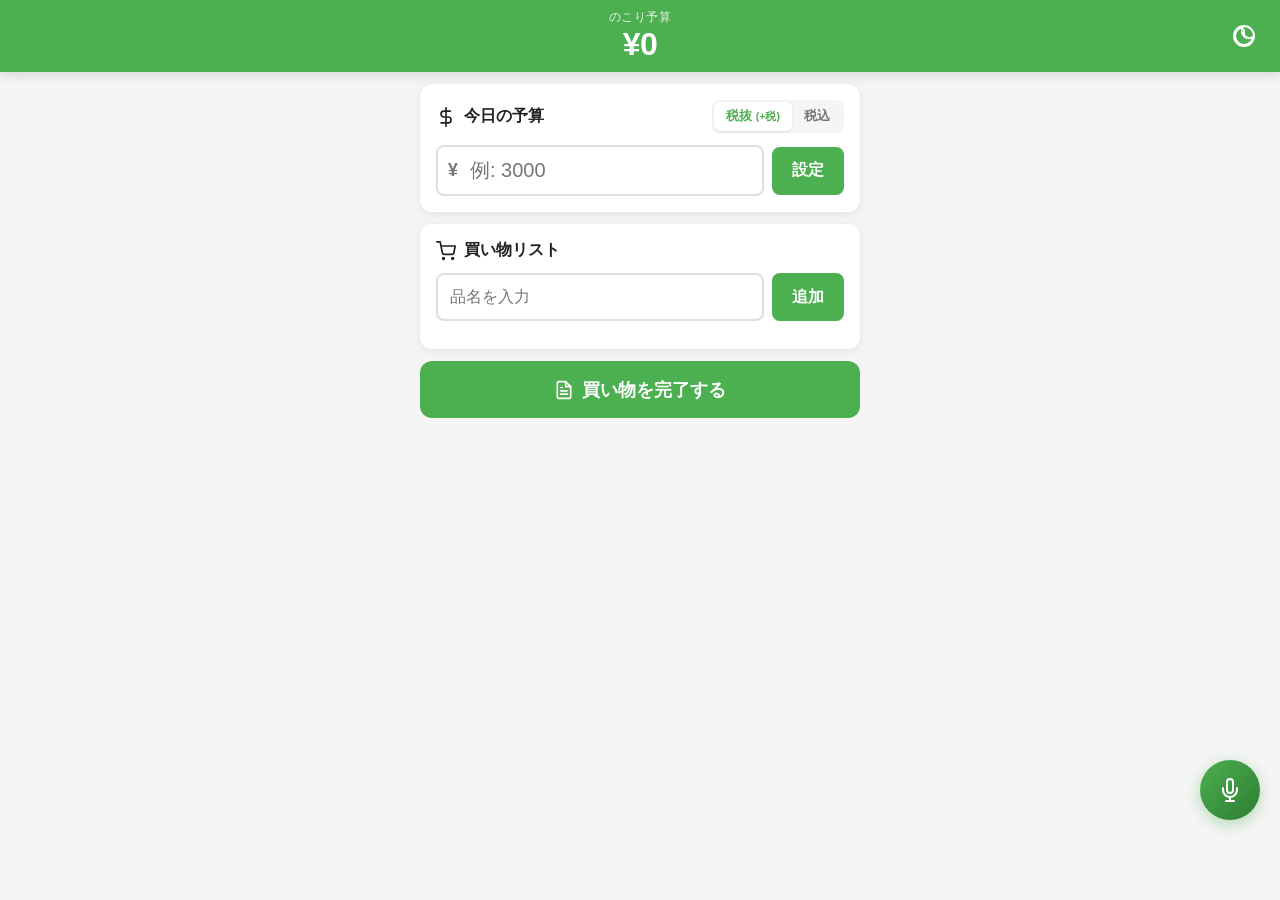
==== index.html @ f1e35f2b "UI Overhaul: Remove Extra items, switch to SVGs, add Theme switcher" ====
<!DOCTYPE html>
<html lang="ja">
<head>
  <meta charset="UTF-8">
  <meta name="viewport" content="width=device-width, initial-scale=1.0, user-scalable=no">
  <meta name="theme-color" content="#4CAF50">
  <meta name="apple-mobile-web-app-capable" content="yes">
  <meta name="apple-mobile-web-app-status-bar-style" content="black-translucent">
  <meta name="apple-mobile-web-app-title" content="買い物メモ">
  <link rel="manifest" href="manifest.json">
  <link rel="apple-touch-icon" href="icons/icon-192.png">
  <title>買い物計算メモ</title>
  <link rel="stylesheet" href="style.css">
</head>
<body data-theme="simple">
  <div id="app">
    <!-- ===== 固定ヘッダー：残高表示 ===== -->
    <header id="balance-bar">
      <div class="balance-label">のこり予算</div>
      <div id="balance-amount" class="balance-amount">¥0</div>
      <div class="header-actions">
        <!-- Theme Switcher -->
        <button id="theme-btn" class="header-icon-btn" aria-label="テーマ変更">
          <svg width="24" height="24" viewBox="0 0 24 24" fill="none" stroke="currentColor" stroke-width="2" stroke-linecap="round" stroke-linejoin="round">
            <path d="M21 12.79A9 9 0 1 1 11.21 3 7 7 0 0 0 21 12.79z"></path>
          </svg>
        </button>
        <button id="history-btn" class="header-icon-btn" aria-label="履歴">
          <svg width="24" height="24" viewBox="0 0 24 24" fill="none" stroke="currentColor" stroke-width="2" stroke-linecap="round" stroke-linejoin="round">
            <circle cx="12" cy="12" r="10"></circle>
            <polyline points="12 6 12 12 16 14"></polyline>
          </svg>
        </button>
      </div>
    </header>

    <main>
      <!-- ===== 予算設定エリア ===== -->
      <section id="budget-section" class="card">
        <div class="budget-header">
          <h2 class="title-with-icon">
            <svg width="20" height="20" viewBox="0 0 24 24" fill="none" stroke="currentColor" stroke-width="2" stroke-linecap="round" stroke-linejoin="round">
              <line x1="12" y1="1" x2="12" y2="23"></line>
              <path d="M17 5H9.5a3.5 3.5 0 0 0 0 7h5a3.5 3.5 0 0 1 0 7H6"></path>
            </svg>
            今日の予算
          </h2>
          <div class="tax-toggle">
            <label class="tax-radio">
              <input type="radio" name="tax-mode" id="tax-mode-exc" value="exclusive" checked>
              <span class="tax-radio-label">税抜 <small>(+税)</small></span>
            </label>
            <label class="tax-radio">
              <input type="radio" name="tax-mode" id="tax-mode-inc" value="inclusive">
              <span class="tax-radio-label">税込</span>
            </label>
          </div>
        </div>
        <div class="budget-input-row">
          <div class="input-with-yen">
            <span class="yen-inside">¥</span>
            <input type="number" id="budget-input" inputmode="numeric" pattern="[0-9]*"
                   placeholder="例: 3000" min="0" step="1">
          </div>
          <button id="budget-set-btn" class="btn btn-primary">設定</button>
        </div>
        <div id="budget-display" class="budget-display hidden">
          <span>予算: <strong id="budget-value">¥0</strong></span>
          <button id="budget-edit-btn" class="btn btn-small btn-outline">変更</button>
        </div>
      </section>

      <!-- ===== 買い物リストエリア ===== -->
      <section id="list-section" class="card">
        <h2 class="title-with-icon">
          <svg width="20" height="20" viewBox="0 0 24 24" fill="none" stroke="currentColor" stroke-width="2" stroke-linecap="round" stroke-linejoin="round">
            <circle cx="9" cy="21" r="1"></circle>
            <circle cx="20" cy="21" r="1"></circle>
            <path d="M1 1h4l2.68 13.39a2 2 0 0 0 2 1.61h9.72a2 2 0 0 0 2-1.61L23 6H6"></path>
          </svg>
          買い物リスト
        </h2>
        <div class="add-item-row">
          <div class="input-with-clear">
            <input type="text" id="item-name-input" placeholder="品名を入力"
                   enterkeyhint="done">
            <button type="button" id="item-name-clear" class="input-clear-btn" aria-label="入力をクリア">✕</button>
          </div>
          <button id="add-item-btn" class="btn btn-primary">追加</button>
        </div>
        <div id="list-toolbar" class="list-toolbar hidden">
          <label class="select-all-label">
            <input type="checkbox" id="select-all-cb" class="item-checkbox">
            <span>すべて選択</span>
          </label>
          <button id="delete-checked-btn" class="btn btn-small btn-danger" disabled>
            <span>✕ 選択を削除</span>
          </button>
        </div>
        <ul id="shopping-list" class="shopping-list"></ul>
      </section>

      <!-- ===== 完了ボタン ===== -->
      <section class="card complete-section">
        <button id="complete-btn" class="btn btn-complete">
          <svg width="20" height="20" viewBox="0 0 24 24" fill="none" stroke="currentColor" stroke-width="2" stroke-linecap="round" stroke-linejoin="round" style="margin-right: 8px;">
            <path d="M14 2H6a2 2 0 0 0-2 2v16a2 2 0 0 0 2 2h12a2 2 0 0 0 2-2V8z"></path>
            <polyline points="14 2 14 8 20 8"></polyline>
            <line x1="16" y1="13" x2="8" y2="13"></line>
            <line x1="16" y1="17" x2="8" y2="17"></line>
            <polyline points="10 9 9 9 8 9"></polyline>
          </svg>
          買い物を完了する
        </button>
      </section>

      <!-- ===== レシート（結果）モーダル ===== -->
      <div id="result-overlay" class="overlay hidden">
        <div class="receipt-modal">
          <div class="receipt-header">
            <svg class="receipt-icon" width="32" height="32" viewBox="0 0 24 24" fill="none" stroke="currentColor" stroke-width="2" stroke-linecap="round" stroke-linejoin="round">
              <path d="M6 2L3 6v14a2 2 0 0 0 2 2h14a2 2 0 0 0 2-2V6l-3-4z"></path>
              <line x1="3" y1="6" x2="21" y2="6"></line>
              <path d="M16 10a4 4 0 0 1-8 0"></path>
            </svg>
            <h2>RECEIPT</h2>
            <div id="receipt-date" class="receipt-date"></div>
          </div>
          <div class="receipt-body">
            <div class="receipt-row">
              <span class="receipt-label">予算 (Budget)</span>
              <span id="result-budget" class="receipt-value">¥0</span>
            </div>
            <div class="receipt-divider"></div>
            <div id="result-items-detail" class="receipt-items-detail"></div>
            <div class="receipt-divider"></div>
            <div class="receipt-row receipt-total-row">
              <span class="receipt-label">合計 (Total)</span>
              <span id="result-total" class="receipt-total-value">¥0</span>
            </div>
            <div class="receipt-row receipt-balance-row">
              <span class="receipt-label">残高 (Balance)</span>
              <span id="result-balance" class="receipt-balance-value">¥0</span>
            </div>
          </div>
          <div class="receipt-actions">
            <button id="result-close-btn" class="btn btn-primary btn-wide">閉じる</button>
            <button id="result-reset-btn" class="btn btn-outline btn-wide">リセットして新しく始める</button>
          </div>
        </div>
      </div>

      <!-- ===== 履歴モーダル ===== -->
      <div id="history-overlay" class="overlay hidden">
        <div class="history-modal">
          <div class="history-header">
            <h2 class="title-with-icon">
              <svg width="20" height="20" viewBox="0 0 24 24" fill="none" stroke="currentColor" stroke-width="2" stroke-linecap="round" stroke-linejoin="round">
                <path d="M12 8v4l3 3"></path>
                <circle cx="12" cy="12" r="10"></circle>
              </svg>
              過去のレシート
            </h2>
            <div class="history-header-actions">
              <button id="history-clear-all-btn" class="icon-action-btn" aria-label="すべての履歴を削除" title="すべての履歴を削除">
                <svg width="20" height="20" viewBox="0 0 24 24" fill="none" stroke="currentColor" stroke-width="2" stroke-linecap="round" stroke-linejoin="round">
                  <polyline points="3 6 5 6 21 6"></polyline>
                  <path d="M19 6v14a2 2 0 0 1-2 2H7a2 2 0 0 1-2-2V6m3 0V4a2 2 0 0 1 2-2h4a2 2 0 0 1 2 2v2"></path>
                </svg>
              </button>
              <button id="history-close-btn" class="icon-close-btn" aria-label="閉じる">✕</button>
            </div>
          </div>
          <ul id="history-list" class="history-list"></ul>
          <div id="history-empty" class="history-empty hidden">履歴はありません</div>
        </div>
      </div>
      
      <!-- ===== テーマ選択モーダル ===== -->
      <div id="theme-overlay" class="overlay hidden">
        <div class="history-modal" style="max-height: 50vh;">
          <div class="history-header">
            <h2 class="title-with-icon">
              <svg width="20" height="20" viewBox="0 0 24 24" fill="none" stroke="currentColor" stroke-width="2" stroke-linecap="round" stroke-linejoin="round">
                <path d="M21 12.79A9 9 0 1 1 11.21 3 7 7 0 0 0 21 12.79z"></path>
              </svg>
              テーマ設定
            </h2>
            <div class="history-header-actions">
              <button id="theme-close-btn" class="icon-close-btn" aria-label="閉じる">✕</button>
            </div>
          </div>
          <div class="theme-options">
            <button class="theme-option-btn active" data-theme-val="simple">
              <div class="theme-color-circle" style="background: #4CAF50;"></div>
              <span>シンプル (Green)</span>
            </button>
            <button class="theme-option-btn" data-theme-val="sakura">
              <div class="theme-color-circle" style="background: #f472b6;"></div>
              <span>さくら (Pink)</span>
            </button>
            <button class="theme-option-btn" data-theme-val="ocean">
              <div class="theme-color-circle" style="background: #38bdf8;"></div>
              <span>オーシャン (Blue)</span>
            </button>
          </div>
        </div>
      </div>
      
    </main>
  </div>


  <!-- ===== 音声入力ボタン ===== -->
  <button id="voice-btn" class="voice-fab" aria-label="音声入力">
    <svg class="mic-icon-svg" width="24" height="24" viewBox="0 0 24 24" fill="none" stroke="currentColor" stroke-width="2" stroke-linecap="round" stroke-linejoin="round">
      <path d="M12 1a3 3 0 0 0-3 3v8a3 3 0 0 0 6 0V4a3 3 0 0 0-3-3z"></path>
      <path d="M19 10v2a7 7 0 0 1-14 0v-2"></path>
      <line x1="12" y1="19" x2="12" y2="23"></line>
      <line x1="8" y1="23" x2="16" y2="23"></line>
    </svg>
    <span id="voice-status" class="voice-status hidden">♪ ピコン</span>
  </button>

  <script src="app.js"></script>
</body>
</html>
---- style.css ----
/* ===== Reset & Base ===== */
*, *::before, *::after {
  box-sizing: border-box;
  margin: 0;
  padding: 0;
}


:root, [data-theme="simple"] {
  --green-primary: #4CAF50;
  --green-dark: #388E3C;
  --green-light: #C8E6C9;
  --accent: #FF9800;
  --accent-dark: #F57C00;
  --red: #E53935;
  --red-light: #FFEBEE;
  --bg: #F5F5F5;
  --card-bg: #FFFFFF;
  --text: #212121;
  --text-secondary: #757575;
  --border: #E0E0E0;
  --radius: 12px;
  --shadow: 0 2px 8px rgba(0,0,0,0.08);
  --header-height: 72px;
}

[data-theme="sakura"] {
  --green-primary: #f472b6;
  --green-dark: #db2777;
  --green-light: #fce7f3;
  --accent: #fbbf24;
  --accent-dark: #f59e0b;
  --bg: #fff1f2;
}

[data-theme="ocean"] {
  --green-primary: #38bdf8;
  --green-dark: #0284c7;
  --green-light: #e0f2fe;
  --accent: #f472b6;
  --accent-dark: #db2777;
  --bg: #f0f9ff;
}


html {
  font-size: 16px;
  -webkit-tap-highlight-color: transparent;
}

body {
  font-family: -apple-system, BlinkMacSystemFont, 'Segoe UI', 'Hiragino Sans',
               'Noto Sans JP', sans-serif;
  background: var(--bg);
  color: var(--text);
  height: 100vh;
  height: 100dvh;
  display: flex;
  flex-direction: column;
  overflow: hidden;
  overscroll-behavior: none;
}

#app {
  display: flex;
  flex-direction: column;
  height: 100%;
  width: 100%;
}

/* ===== Fixed Header: Balance Bar ===== */
#balance-bar {
  flex-shrink: 0;
  position: relative;
  z-index: 100;
  height: var(--header-height);
  background: var(--green-primary);
  color: #fff;
  display: flex;
  flex-direction: column;
  align-items: center;
  justify-content: center;
  box-shadow: 0 2px 12px rgba(0,0,0,0.15);
  padding: env(safe-area-inset-top, 0) 16px 0;
}

.balance-label {
  font-size: 0.75rem;
  opacity: 0.9;
  letter-spacing: 0.05em;
}

.header-icon-btn {
  position: absolute;
  right: 16px;
  top: 50%;
  transform: translateY(-50%);
  background: none;
  border: none;
  color: #fff;
  cursor: pointer;
  padding: 8px;
  display: flex;
  align-items: center;
  justify-content: center;
  border-radius: 50%;
  transition: background 0.2s;
}

.header-icon-btn:active {
  background: rgba(255, 255, 255, 0.2);
}

.balance-amount {
  font-size: 2rem;
  font-weight: 800;
  letter-spacing: -0.02em;
  transition: color 0.3s;
}

.balance-amount.over-budget {
  color: #FFCDD2;
  animation: pulse 1s ease-in-out;
}

@keyframes pulse {
  0%, 100% { transform: scale(1); }
  50% { transform: scale(1.08); }
}

/* ===== Main ===== */
main {
  flex: 1;
  overflow-y: auto;
  -webkit-overflow-scrolling: touch;
  padding-top: 12px;
  padding-bottom: 32px;
  width: 100%;
  max-width: 480px;
  margin: 0 auto;
  padding-left: 12px;
  padding-right: 12px;
}

/* ===== Card ===== */
.card {
  background: var(--card-bg);
  border-radius: var(--radius);
  box-shadow: var(--shadow);
  padding: 16px;
  margin-bottom: 12px;
}

.card h2 {
  font-size: 1rem;
  font-weight: 700;
  margin-bottom: 12px;
  color: var(--text);
}

/* ===== Buttons ===== */
.btn {
  display: inline-flex;
  align-items: center;
  justify-content: center;
  border: none;
  border-radius: 8px;
  font-size: 1rem;
  font-weight: 600;
  cursor: pointer;
  padding: 12px 20px;
  min-height: 48px;
  transition: background 0.15s, transform 0.1s;
  -webkit-user-select: none;
  user-select: none;
  white-space: nowrap;
}

.btn:active {
  transform: scale(0.96);
}

.btn-primary {
  background: var(--green-primary);
  color: #fff;
}

.btn-primary:active {
  background: var(--green-dark);
}

.btn-accent {
  background: var(--accent);
  color: #fff;
}

.btn-accent:active {
  background: var(--accent-dark);
}

.btn-outline {
  background: transparent;
  border: 2px solid var(--green-primary);
  color: var(--green-primary);
}

.btn-small {
  padding: 6px 12px;
  min-height: 36px;
  font-size: 0.85rem;
}

.btn-wide {
  width: 100%;
}

.btn-complete {
  width: 100%;
  background: var(--green-primary);
  color: #fff;
  font-size: 1.15rem;
  padding: 16px;
  min-height: 56px;
  border-radius: 12px;
}

.btn-complete:active {
  background: var(--green-dark);
}

/* ===== Budget Section ===== */
.budget-header {
  display: flex;
  align-items: center;
  justify-content: space-between;
  margin-bottom: 12px;
}

.budget-header h2 {
  margin-bottom: 0;
}

.tax-toggle {
  display: flex;
  background: var(--bg);
  border-radius: 8px;
  padding: 2px;
}

.tax-radio input {
  display: none;
}

.tax-radio-label {
  display: inline-block;
  padding: 6px 12px;
  font-size: 0.8rem;
  font-weight: 600;
  color: var(--text-secondary);
  border-radius: 6px;
  cursor: pointer;
  transition: all 0.2s;
}

.tax-radio input:checked + .tax-radio-label {
  background: var(--card-bg);
  color: var(--green-primary);
  box-shadow: 0 1px 3px rgba(0,0,0,0.1);
}

.budget-input-row {
  display: flex;
  align-items: center;
  gap: 8px;
}

.input-with-yen {
  flex: 1;
  position: relative;
  display: flex;
  align-items: center;
  min-width: 0;
}

.yen-inside {
  position: absolute;
  left: 12px;
  font-size: 1.1rem;
  font-weight: 700;
  color: var(--text-secondary);
  pointer-events: none;
  z-index: 1;
}

.budget-input-row .input-with-yen input {
  width: 100%;
  font-size: 1.25rem;
  padding: 12px 12px 12px 32px;
  border: 2px solid var(--border);
  border-radius: 8px;
  min-height: 48px;
  outline: none;
  transition: border-color 0.2s;
}

.budget-input-row .input-with-yen input:focus {
  border-color: var(--green-primary);
}

.budget-display {
  display: flex;
  align-items: center;
  justify-content: space-between;
  padding: 8px 0;
  font-size: 1.1rem;
}

.hidden {
  display: none !important;
}

/* ===== Add Item Row ===== */
.add-item-row {
  display: flex;
  gap: 8px;
  margin-bottom: 12px;
}

.input-with-clear {
  flex: 1;
  position: relative;
  display: flex;
  align-items: center;
}

.input-with-clear input {
  width: 100%;
  font-size: 1rem;
  padding: 12px;
  padding-right: 40px;
  border: 2px solid var(--border);
  border-radius: 8px;
  min-height: 48px;
  outline: none;
}

.input-with-clear input:focus {
  border-color: var(--green-primary);
}

.input-clear-btn {
  position: absolute;
  right: 6px;
  width: 32px;
  height: 32px;
  border: none;
  background: var(--border);
  color: #fff;
  font-size: 0.85rem;
  font-weight: 700;
  border-radius: 50%;
  cursor: pointer;
  display: none;
  align-items: center;
  justify-content: center;
  -webkit-user-select: none;
  user-select: none;
  transition: background 0.15s;
}

.input-clear-btn.visible {
  display: flex;
}

.input-clear-btn:active {
  background: var(--text-secondary);
}

/* ===== List Toolbar (Select All / Delete) ===== */
.list-toolbar {
  display: flex;
  align-items: center;
  justify-content: space-between;
  padding: 8px 0;
  margin-bottom: 4px;
  border-bottom: 1px solid var(--border);
}

.select-all-label {
  display: flex;
  align-items: center;
  gap: 8px;
  font-size: 0.9rem;
  color: var(--text-secondary);
  cursor: pointer;
  -webkit-user-select: none;
  user-select: none;
  min-height: 44px;
}

.btn-danger {
  background: var(--red);
  color: #fff;
}

.btn-danger:active {
  background: #C62828;
}

.btn-danger:disabled {
  background: var(--border);
  color: var(--text-secondary);
  opacity: 0.6;
}

/* ===== Add Extra Row ===== */
.add-extra-row {
  display: flex;
  align-items: center;
  gap: 6px;
  margin-bottom: 12px;
  flex-wrap: wrap;
}

.add-extra-row input[type="text"] {
  flex: 1 1 40%;
  min-width: 80px;
  font-size: 0.95rem;
  padding: 10px;
  border: 2px solid var(--border);
  border-radius: 8px;
  min-height: 48px;
  outline: none;
}

.add-extra-row .input-with-yen {
  flex: 1 1 25%;
  min-width: 80px;
}

.add-extra-row .input-with-yen input {
  width: 100%;
  font-size: 1rem;
  padding: 10px 10px 10px 28px;
  border: 2px solid var(--border);
  border-radius: 8px;
  min-height: 48px;
  outline: none;
}

.add-extra-row input:focus {
  border-color: var(--green-primary);
}

/* ===== Shopping List ===== */
.shopping-list {
  list-style: none;
}

.shopping-list li {
  display: flex;
  align-items: center;
  gap: 8px;
  padding: 10px 0;
  border-bottom: 1px solid var(--border);
  animation: slideIn 0.25s ease-out;
}

.shopping-list li:last-child {
  border-bottom: none;
}

@keyframes slideIn {
  from { opacity: 0; transform: translateY(-8px); }
  to { opacity: 1; transform: translateY(0); }
}

/* Checkbox */
.item-checkbox {
  -webkit-appearance: none;
  appearance: none;
  width: 28px;
  height: 28px;
  min-width: 28px;
  border: 2.5px solid var(--green-primary);
  border-radius: 6px;
  cursor: pointer;
  position: relative;
  transition: background 0.15s;
}

.item-checkbox:checked {
  background: var(--green-primary);
}

.item-checkbox:checked::after {
  content: '✓';
  position: absolute;
  top: 50%;
  left: 50%;
  transform: translate(-50%, -50%);
  color: #fff;
  font-size: 1rem;
  font-weight: 800;
}

.item-checkbox:indeterminate {
  background: var(--green-light);
  border-color: var(--green-primary);
}

.item-checkbox:indeterminate::after {
  content: '–';
  position: absolute;
  top: 50%;
  left: 50%;
  transform: translate(-50%, -50%);
  color: var(--green-dark);
  font-size: 1.2rem;
  font-weight: 800;
}

/* Item name */
.item-name {
  flex: 1;
  font-size: 1rem;
  min-width: 0;
  overflow: hidden;
  text-overflow: ellipsis;
  white-space: nowrap;
  transition: opacity 0.2s;
}

.item-name.checked {
  text-decoration: line-through;
  opacity: 0.5;
}

/* Tax Badge */
.tax-badge {
  font-size: 0.75rem;
  font-weight: 700;
  padding: 4px 6px;
  border-radius: 4px;
  border: none;
  cursor: pointer;
  margin-right: 4px;
  transition: opacity 0.2s;
}

.tax-badge:active {
  opacity: 0.7;
}

.tax-8 {
  background: #E3F2FD;
  color: #1976D2;
}

.tax-10 {
  background: #FFF3E0;
  color: #F57C00;
}

/* Item price input */
.item-price-input {
  width: 90px;
  font-size: 1rem;
  padding: 8px;
  border: 2px solid var(--border);
  border-radius: 8px;
  text-align: right;
  min-height: 44px;
  outline: none;
  transition: border-color 0.2s;
}

.item-price-input:focus {
  border-color: var(--green-primary);
}

.item-price-input.has-value {
  border-color: var(--green-light);
  background: #F9FBF9;
}

/* Delete button */
.item-delete-btn {
  width: 40px;
  height: 40px;
  min-width: 40px;
  border: none;
  background: var(--red-light);
  color: var(--red);
  font-size: 1.1rem;
  font-weight: 700;
  cursor: pointer;
  border-radius: 50%;
  display: flex;
  align-items: center;
  justify-content: center;
  transition: background 0.15s, transform 0.1s;
  -webkit-user-select: none;
  user-select: none;
}

.item-delete-btn:active {
  background: var(--red);
  color: #fff;
  transform: scale(0.9);
}

/* Extra item (fixed price display) */
.extra-price {
  font-size: 1rem;
  font-weight: 600;
  color: var(--accent-dark);
  white-space: nowrap;
}

/* ===== Complete Section ===== */
.complete-section {
  background: transparent;
  box-shadow: none;
  padding: 0;
}

/* ===== Result Overlay ===== */
.overlay {
  position: fixed;
  inset: 0;
  z-index: 200;
  background: rgba(0,0,0,0.5);
  display: flex;
  align-items: flex-end;
  justify-content: center;
  animation: fadeIn 0.2s ease-out;
}

@keyframes fadeIn {
  from { opacity: 0; }
  to { opacity: 1; }
}

/* ===== Receipt & History Modals ===== */
.receipt-modal, .history-modal {
  background: var(--card-bg);
  border-radius: 20px 20px 0 0;
  padding: 24px 20px;
  padding-bottom: calc(24px + env(safe-area-inset-bottom, 0));
  width: 100%;
  max-width: 480px;
  max-height: 85vh;
  overflow-y: auto;
  animation: slideUp 0.3s ease-out;
  color: #333;
}

@keyframes slideUp {
  from { transform: translateY(100%); }
  to { transform: translateY(0); }
}

.receipt-header {
  text-align: center;
  margin-bottom: 24px;
}

.receipt-icon {
  margin: 0 auto 12px;
  display: block;
  color: var(--text-secondary);
}

.receipt-header h2 {
  font-family: 'Courier New', Courier, monospace;
  font-size: 1.4rem;
  letter-spacing: 0.1em;
  margin-bottom: 4px;
}

.receipt-date {
  font-size: 0.85rem;
  color: var(--text-secondary);
}

.receipt-row {
  display: flex;
  justify-content: space-between;
  align-items: center;
  padding: 6px 0;
  font-size: 1rem;
}

.receipt-divider {
  border-top: 2px dashed #ddd;
  margin: 12px 0;
}

.receipt-label {
  color: var(--text-secondary);
}

.receipt-value {
  font-weight: 600;
}

.receipt-total-row {
  font-size: 1.2rem;
  font-weight: 700;
}

.receipt-balance-row {
  font-size: 1.4rem;
  font-weight: 800;
  margin-top: 4px;
}

.receipt-balance-value.over { color: var(--red); }
.receipt-balance-value.under { color: var(--green-primary); }

.receipt-items-detail {
  font-family: 'Courier New', Courier, monospace;
  font-size: 0.9rem;
  max-height: 250px;
  overflow-y: auto;
}

.receipt-items-detail .detail-row {
  display: flex;
  justify-content: space-between;
  padding: 4px 0;
}

.receipt-actions {
  margin-top: 24px;
  display: flex;
  flex-direction: column;
  gap: 12px;
}

/* History Modal */
.history-header {
  display: flex;
  align-items: center;
  justify-content: space-between;
  margin-bottom: 20px;
}

.history-header h2 {
  font-size: 1.2rem;
  margin: 0;
}

.icon-close-btn {
  background: var(--bg);
  border: none;
  width: 32px;
  height: 32px;
  border-radius: 50%;
  font-size: 1.2rem;
  display: flex;
  align-items: center;
  justify-content: center;
  cursor: pointer;
}

.history-list {
  list-style: none;
  padding: 0;
  margin: 0;
}



.history-item-date {
  font-size: 0.9rem;
  color: var(--text-secondary);
  margin-bottom: 4px;
}

.history-item-total {
  font-size: 1.2rem;
  font-weight: 700;
  color: var(--text);
}

.history-item-arrow {
  color: var(--text-secondary);
  font-size: 1.2rem;
}

.history-empty {
  text-align: center;
  padding: 30px;
  color: var(--text-secondary);
}

/* ===== Utility ===== */
input[type="number"]::-webkit-inner-spin-button,
input[type="number"]::-webkit-outer-spin-button {
  -webkit-appearance: none;
  margin: 0;
}

input[type="number"] {
  -moz-appearance: textfield;
}

/* Empty list placeholder */
.empty-placeholder {
  text-align: center;
  padding: 20px;
  color: var(--text-secondary);
  font-size: 0.9rem;
}

/* ===== Responsive Tweaks ===== */
@media (min-width: 481px) {
  main {
    padding-left: 20px;
    padding-right: 20px;
  }
}

/* Safe area for bottom */
@supports (padding: env(safe-area-inset-bottom)) {
  main {
    padding-bottom: calc(32px + env(safe-area-inset-bottom));
  }
  #balance-bar {
    padding-top: env(safe-area-inset-top, 0);
    height: calc(var(--header-height) + env(safe-area-inset-top, 0));
  }
}

.history-header-actions {
  display: flex;
  gap: 12px;
  align-items: center;
}

.icon-action-btn {
  background: none;
  border: none;
  color: var(--text-secondary);
  cursor: pointer;
  display: flex;
  align-items: center;
  justify-content: center;
  padding: 4px;
  border-radius: 50%;
  transition: color 0.2s, background 0.2s;
}

.icon-action-btn:active {
  background: var(--bg);
  color: var(--red);
}

.history-item {
  display: flex;
  justify-content: space-between;
  align-items: center;
  background: var(--bg);
  border-radius: 12px;
  margin-bottom: 10px;
  overflow: hidden;
}

.history-item-content {
  display: flex;
  justify-content: space-between;
  align-items: center;
  padding: 16px;
  flex: 1;
  cursor: pointer;
  transition: background 0.2s;
}

.history-item-content:active {
  background: rgba(0,0,0,0.05);
}

.history-delete-btn {
  background: none;
  border: none;
  color: var(--text-secondary);
  font-size: 1.2rem;
  padding: 16px;
  cursor: pointer;
  transition: color 0.2s;
}

.history-delete-btn:active {
  color: var(--red);
}


/* ===== 音声入力ボタン ===== */
.voice-fab {
  position: fixed;
  bottom: 80px;
  right: 20px;
  width: 60px;
  height: 60px;
  border-radius: 50%;
  background: linear-gradient(135deg, #4CAF50, #2E7D32);
  color: white;
  border: none;
  box-shadow: 0 4px 15px rgba(76, 175, 80, 0.4);
  font-size: 28px;
  display: flex;
  align-items: center;
  justify-content: center;
  z-index: 90;
  cursor: pointer;
  transition: all 0.3s cubic-bezier(0.175, 0.885, 0.32, 1.275);
}

.voice-fab:active {
  transform: scale(0.9);
}

.voice-fab.listening {
  background: linear-gradient(135deg, #f44336, #c62828);
  box-shadow: 0 4px 15px rgba(244, 67, 54, 0.5), 0 0 0 10px rgba(244, 67, 54, 0.2);
  animation: pulse-ring 1.5s infinite;
}

@keyframes pulse-ring {
  0% { box-shadow: 0 0 0 0 rgba(244, 67, 54, 0.4); }
  70% { box-shadow: 0 0 0 15px rgba(244, 67, 54, 0); }
  100% { box-shadow: 0 0 0 0 rgba(244, 67, 54, 0); }
}

.voice-status {
  position: absolute;
  top: -40px;
  right: 0;
  background: rgba(0,0,0,0.7);
  color: white;
  font-size: 12px;
  padding: 6px 12px;
  border-radius: 20px;
  white-space: nowrap;
  pointer-events: none;
  opacity: 0;
  transform: translateY(10px);
  transition: all 0.3s ease;
}

.voice-status.show {
  opacity: 1;
  transform: translateY(0);
}

/* ===== Titles with Icons ===== */
.title-with-icon {
  display: flex;
  align-items: center;
  gap: 8px;
  color: var(--green-primary);
}

.header-actions {
  display: flex;
  gap: 12px;
}

/* ===== Theme Switcher ===== */
.theme-options {
  display: flex;
  flex-direction: column;
  gap: 12px;
  padding: 16px;
}
.theme-option-btn {
  display: flex;
  align-items: center;
  gap: 16px;
  padding: 12px 16px;
  background: var(--bg);
  border: 2px solid var(--border);
  border-radius: var(--radius);
  font-size: 1rem;
  font-weight: bold;
  color: var(--text);
  cursor: pointer;
  transition: all 0.2s;
}
.theme-option-btn.active {
  border-color: var(--green-primary);
  background: var(--green-light);
}
.theme-color-circle {
  width: 24px;
  height: 24px;
  border-radius: 50%;
  box-shadow: 0 2px 4px rgba(0,0,0,0.1);
}

/* ===== Voice Mic SVG ===== */
.mic-icon-svg {
  stroke: white;
}
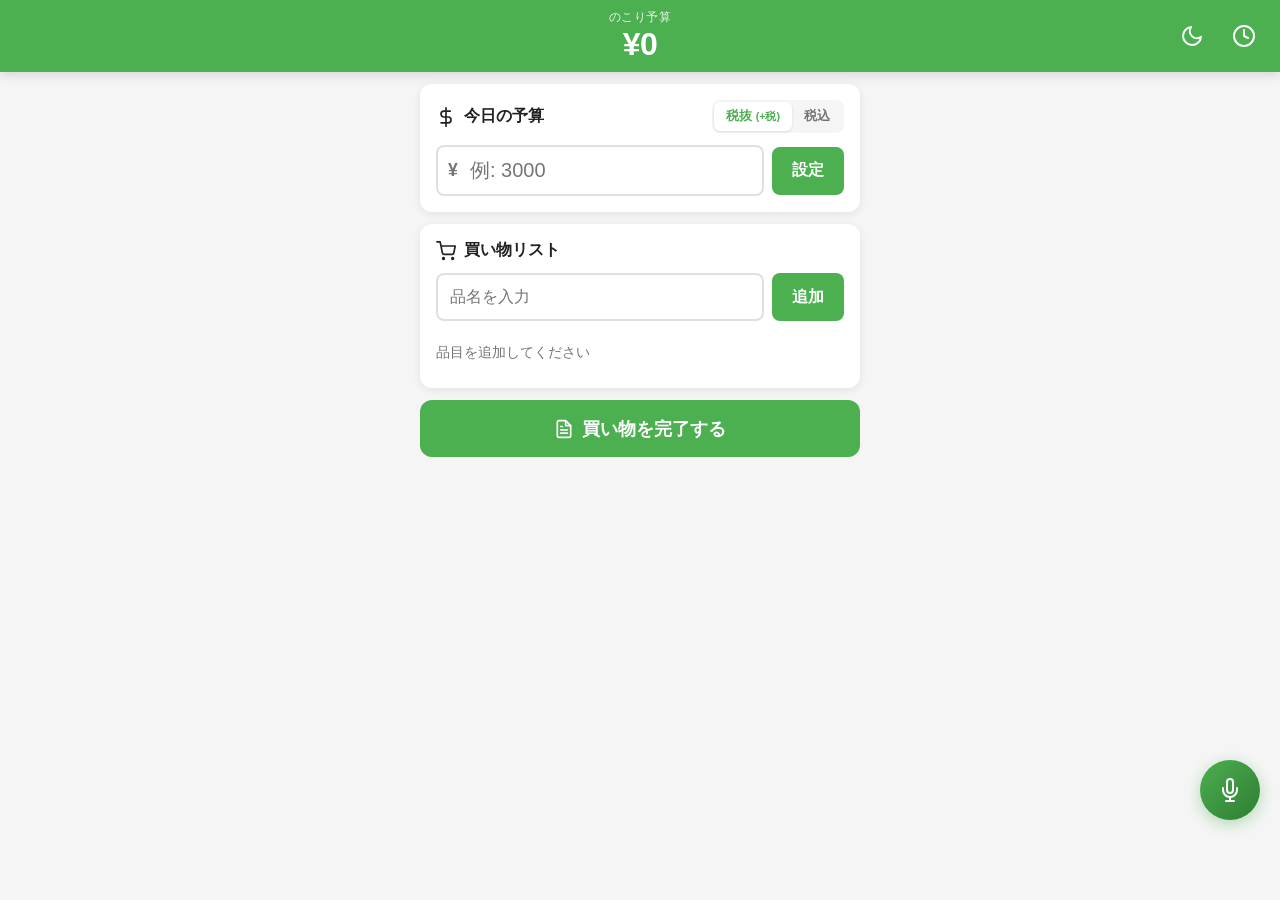
==== commit a431e71e: "音声入力の回線終了処理とキャッシュ対策の修正" ====
--- a/index.html
+++ b/index.html
@@ -10,7 +10,7 @@
   <link rel="manifest" href="manifest.json">
   <link rel="apple-touch-icon" href="icons/icon-192.png">
   <title>買い物計算メモ</title>
-  <link rel="stylesheet" href="style.css">
+  <link rel="stylesheet" href="style.css?v=16">
 </head>
 <body data-theme="simple">
   <div id="app">
@@ -219,9 +219,9 @@
       <line x1="12" y1="19" x2="12" y2="23"></line>
       <line x1="8" y1="23" x2="16" y2="23"></line>
     </svg>
-    <span id="voice-status" class="voice-status hidden">♪ ピコン</span>
+    <span id="voice-status" class="voice-status">♪ ピコン</span>
   </button>
 
-  <script src="app.js"></script>
+  <script src="app.js?v=16"></script>
 </body>
 </html>
--- a/style.css
+++ b/style.css
@@ -90,11 +90,16 @@
   letter-spacing: 0.05em;
 }
 
-.header-icon-btn {
+.header-actions {
   position: absolute;
   right: 16px;
   top: 50%;
   transform: translateY(-50%);
+  display: flex;
+  gap: 12px;
+}
+
+.header-icon-btn {
   background: none;
   border: none;
   color: #fff;
@@ -963,10 +968,7 @@
   color: var(--green-primary);
 }
 
-.header-actions {
-  display: flex;
-  gap: 12px;
-}
+
 
 /* ===== Theme Switcher ===== */
 .theme-options {
